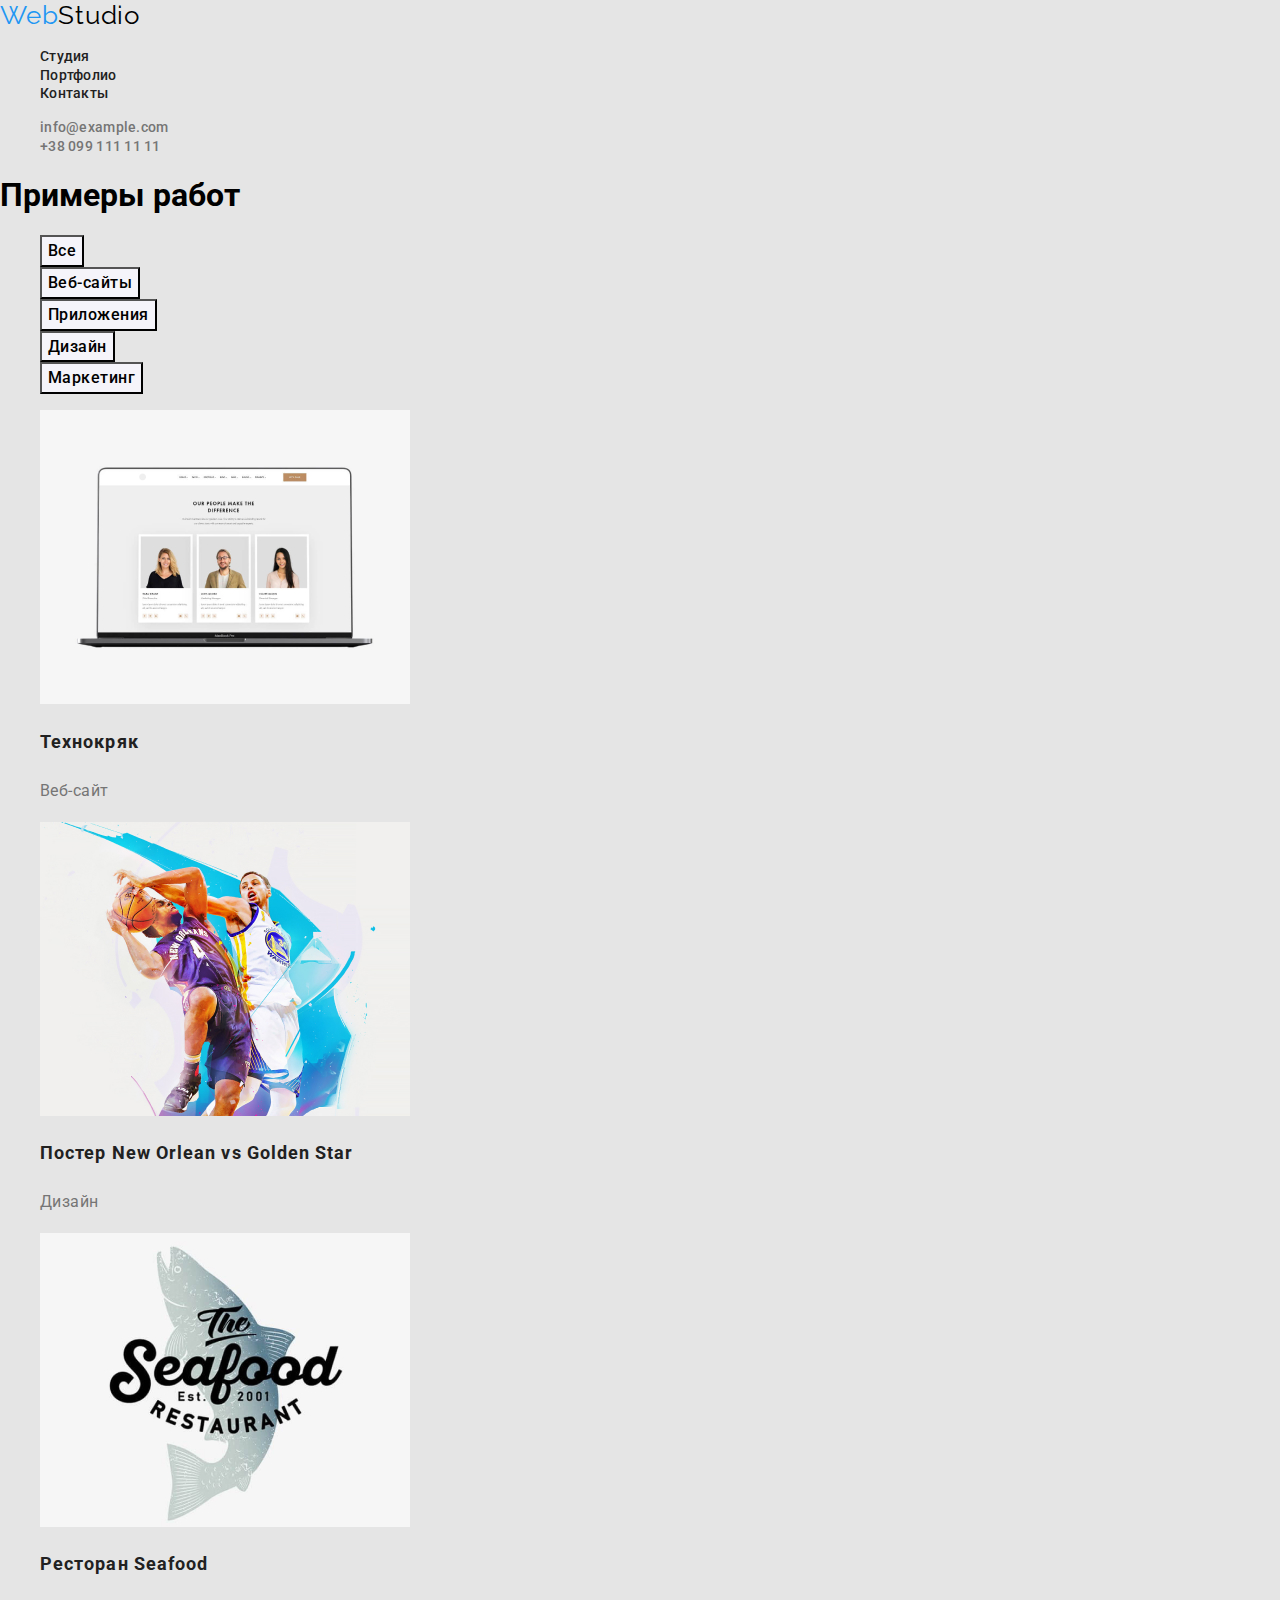
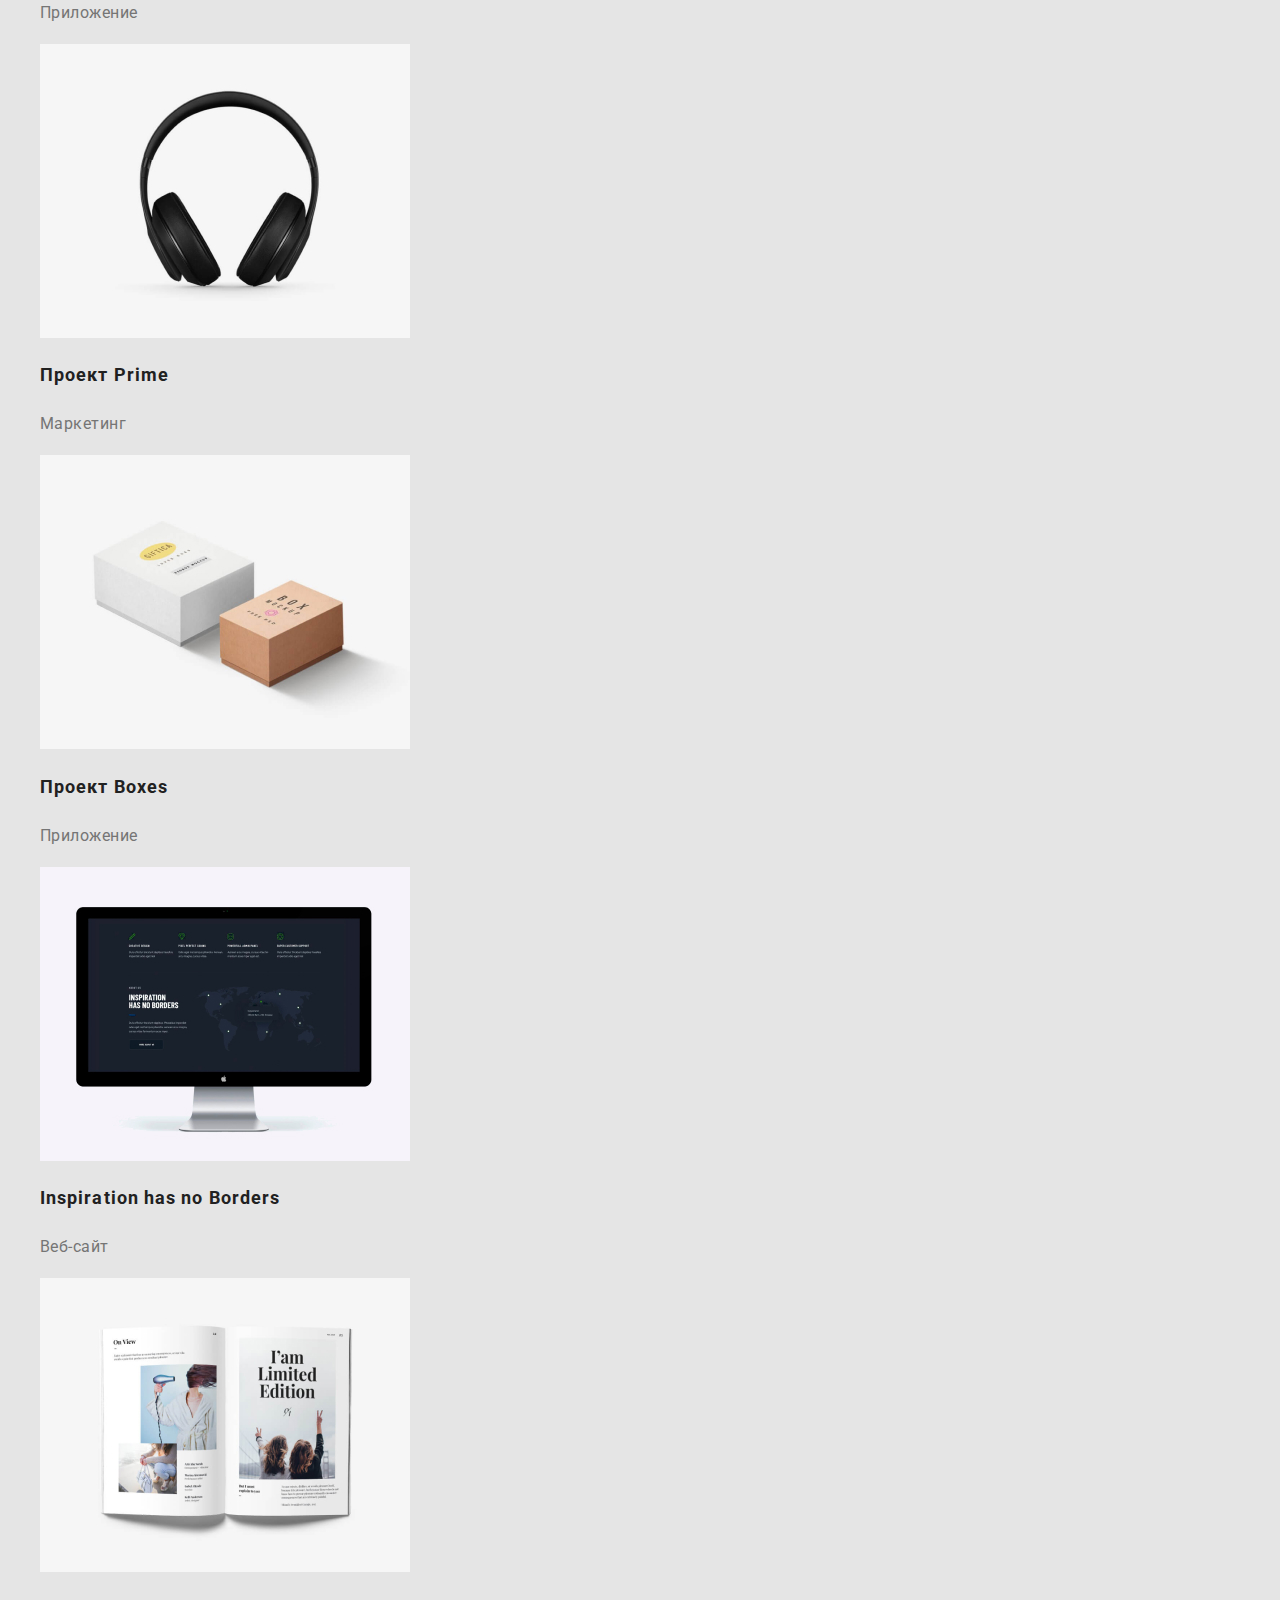
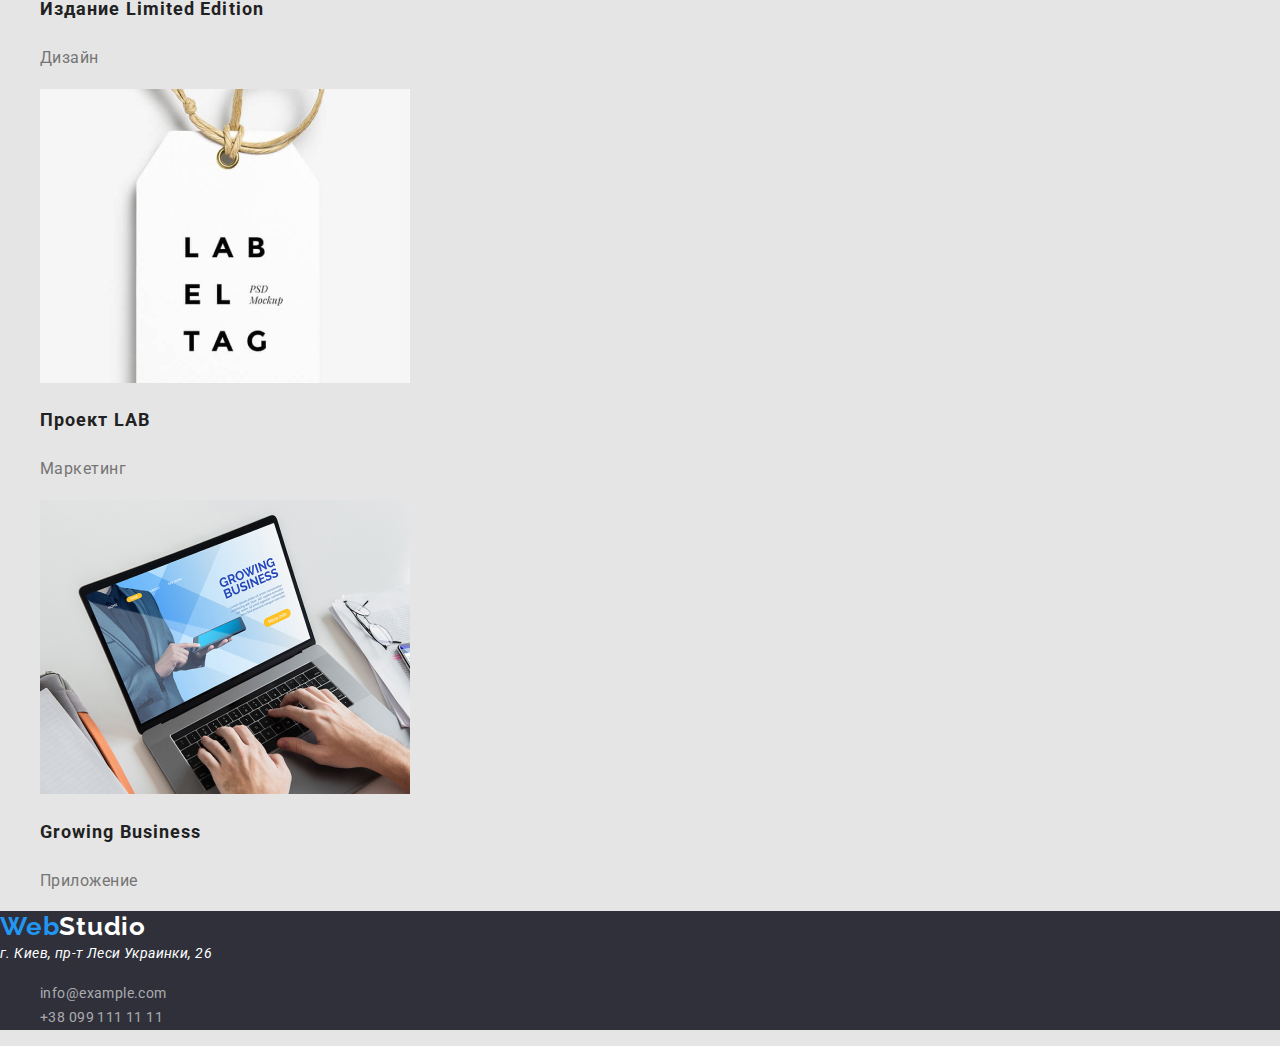
==== portfolio.html @ d8f5989f "Зробив позиціонування Студії з використанням Flexbox" ====
<!DOCTYPE html>
<html lang="ru">
<head>
    <meta charset="UTF-8">
    <meta name="viewport" content="width=device-width, initial-scale=1.0">
    <link rel="stylesheet" href="https://cdnjs.cloudflare.com/ajax/libs/modern-normalize/1.0.0/modern-normalize.min.css"> 
    <link rel="preconnect" href="https://fonts.gstatic.com/">
    <link href="https://fonts.googleapis.com/css2?family=Raleway:wght@700&family=Roboto:wght@400;500;700;900&display=swap"
        rel="stylesheet">
        <link rel="stylesheet" href="./css/portfolio.css">
    <title>Портфолио</title>
</head>
<body>
    <!-- Шапка -->
<header>
    <nav>
            <a href="#" class="logo"><span class="accent">Web</span>Studio</a>
       <ul class="site-nav list">
            <li><a href="./index.html" class="link">Студия</a></li>
            <li><a href="./portfolio.html" class="link">Портфолио</a></li>
            <li><a href="#" class="link">Контакты</a></li>
       </ul>
   </nav>
    <ul class="auth-nav list">
        <li><a href="mailto:info@example.com" class="link">info@example.com</a></li>
        <li><a href="tel:+380991111111" class="link">+38 099 111 11 11</a></li>
    </ul>
</header>
<main>
 <section>
    <h1>Примеры работ</h1>
    <ul class="list">
        <li><button class="list-buttom" type="button">Все</button></li>
        <li><button class="list-buttom" type="button">Веб-сайты</button></li>
        <li><button class="list-buttom" type="button">Приложения</button></li>
        <li><button class="list-buttom" type="button">Дизайн</button></li>
        <li><button class="list-buttom" type="button">Маркетинг</button></li>
    </ul>
    <ul class="list">
        <li>
            <img src="./images/img.for.portfolio/img.jpg" alt="Пример работи 1">
            <h2 class="list-title">Технокряк</h2>
            <p class="list-kind">Веб-сайт</p>
        </li>
        <li>
            <img src="./images/img.for.portfolio/img(1).jpg" alt="Пример работи 2">
            <h2 class="list-title">Постер New Orlean vs Golden Star</h2>
            <p class="list-kind">Дизайн</p>
        </li>
        <li>
            <img src="./images/img.for.portfolio/img(2).jpg" alt="Пример работи 3">
            <h2 class="list-title">Ресторан Seafood</h2>
            <p class="list-kind">Приложение</p>
        </li>
        <li>
            <img src="./images/img.for.portfolio/img(3).jpg" alt="Пример работи 4">
            <h2 class="list-title">Проект Prime</h2>
            <p class="list-kind">Маркетинг</p>
        </li>
        <li>
            <img src="./images/img.for.portfolio/img(4).jpg" alt="Пример работи 5">
            <h2 class="list-title">Проект Boxes</h2>
            <p class="list-kind">Приложение</p>
        </li>
        <li>
            <img src="./images/img.for.portfolio/img(5).jpg" alt="Пример работи 6">
            <h2 class="list-title">Inspiration has no Borders</h2>
            <p class="list-kind">Веб-сайт</p>
        </li>
        <li>
            <img src="./images/img.for.portfolio/img(6).jpg" alt="Пример работи 7">
            <h2 class="list-title">Издание Limited Edition</h2>
            <p class="list-kind">Дизайн</p>
        </li>
        <li>
            <img src="./images/img.for.portfolio/img(7).jpg" alt="Пример работи 8">
            <h2 class="list-title">Проект LAB</h2>
            <p class="list-kind">Маркетинг</p>
        </li>
        <li>
            <img src="./images/img.for.portfolio/img(8).jpg" alt="Пример работи 9">
            <h2 class="list-title">Growing Business</h2>
            <p class="list-kind">Приложение</p>
        </li>
    </ul>
 </section>
</main>
<footer class="footer">
    <a href="#" class="footer-logo"><span class="accent">Web</span>Studio</a>
    <address class="address">
        г. Киев, пр-т Леси Украинки, 26
    </address>
    <ul class="list contacts list">
        <li><a href="mailto:info@example.com" class="contacts-link">info@example.com</a></li>
        <li><a href="tel:+380991111111" class="contacts-link">+38 099 111 11 11</a></li>
    </ul>
</footer>
</body>
</html>
---- css/portfolio.css ----
:root {
  --primary-text-color: #757575;
  --accent-color: #2196f3;
  --logo-color: #000000;
  --primary-white-color: #ffffff;
  --secondary-white-color: rgba(255, 255, 255, 0.6);
  --header-color: #212121;
  --link-color: #212121;
  --buttom-background: #f5f4fa;
  --buttom-text: #000000;
}
body {
  background: #e5e5e5;
  font-style: normal;
  font-family: Roboto, sans-serif;
}

.list {
  list-style: none;
}
/* logo */
.accent {
  color: var(--accent-color);
}
.logo {
  color: var(--logo-color);
  text-decoration: none;
  font-family: Raleway;
  font-size: 26px;
  line-height: 1.2;
  letter-spacing: 0.03em;
}
/* Site nav */
.site-nav .link {
  color: var(--link-color);
  text-decoration: none;
}
.site-nav .link:hover,
.site-nav .link:focus {
  color: var(--accent-color);
}
/* auth-nav */
.auth-nav .link {
  color: var(--primary-text-color);
  text-decoration: none;
}
.auth-nav .link:hover,
.auth-nav .link:focus {
  color: var(--accent-color);
}
.site-nav .link,
.auth-nav .link {
  font-weight: 500;
  font-size: 14px;
  line-height: 1.14;
  letter-spacing: 0.02em;
}
/* Main */
.list-buttom {
  color: var(--buttom-text);
  background: var(--buttom-background);
  font-weight: 500;
  font-size: 16px;
  line-height: 1.62;
  text-align: center;
  letter-spacing: 0.03em;
}
.list-buttom:hover,
.list-buttom:focus {
  background-color: var(--accent-color);
  color: var(--primary-white-color);
}
.list-title {
  color: var(--header-color);
  font-weight: 700;
  font-size: 18px;
  line-height: 2;
  letter-spacing: 0.06em;
}
.list-kind {
  color: var(--primary-text-color);
  font-weight: 400;
  font-size: 16px;
  line-height: 1.87;
  letter-spacing: 0.03em;
}
/* footer */
.footer {
  background-color: #2f303a;
}
.footer-logo {
  color: var(--primary-white-color);
  text-decoration: none;
  font-family: Raleway;
  font-weight: 700;
  font-size: 26px;
  line-height: 1.19;
  letter-spacing: 0.03em;
}
.address {
  color: var(--primary-white-color);
  font-weight: 400;
  font-size: 14px;
  line-height: 1.71;
  letter-spacing: 0.03em;
}
.contacts-link {
  color: var(--secondary-white-color);
  text-decoration: none;
  font-weight: 400;
  font-size: 14px;
  line-height: 1.71;
  letter-spacing: 0.03em;
}
.contacts-link:hover,
.contacts-link:focus {
  color: var(--accent-color);
}
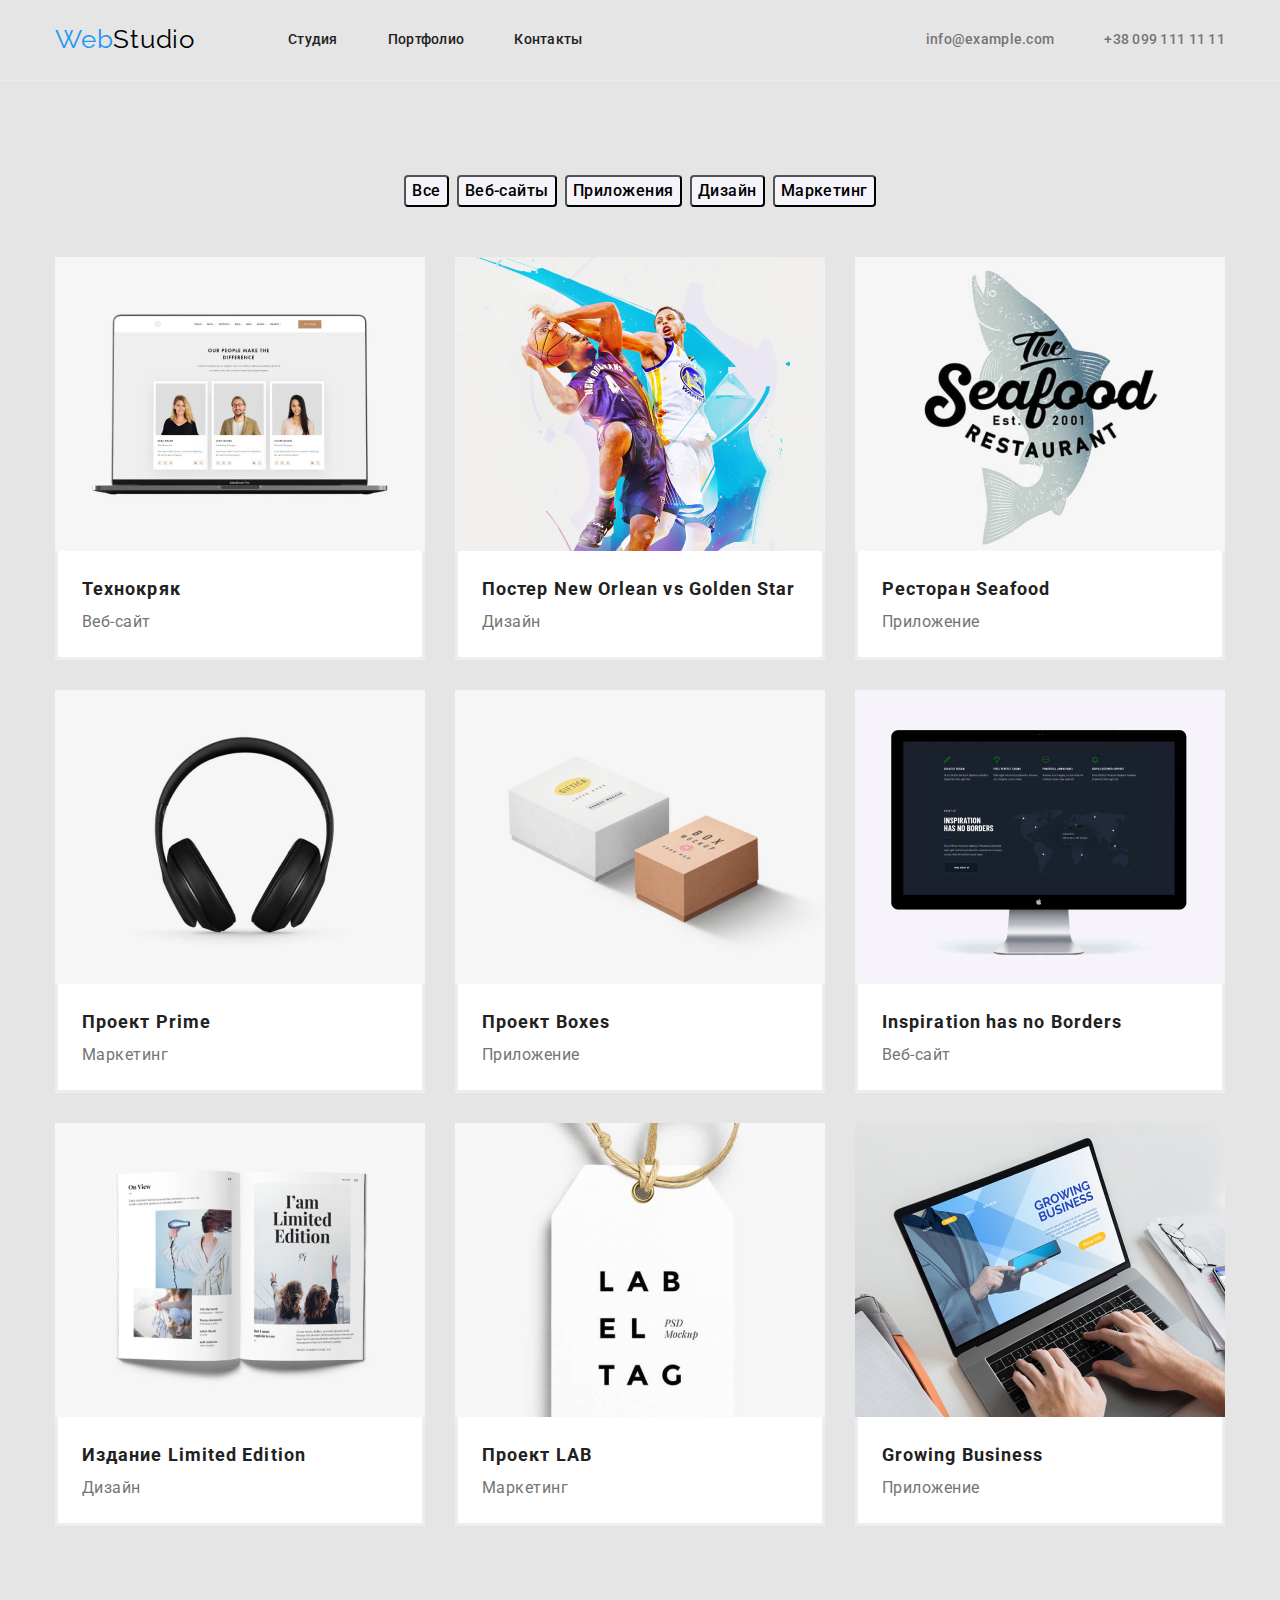
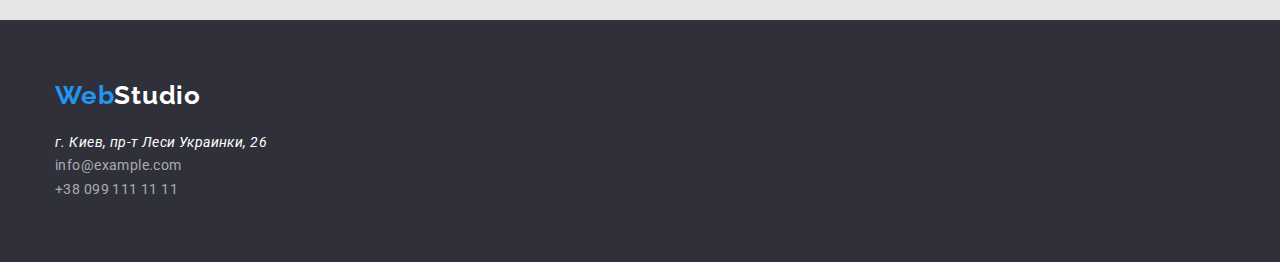
==== commit 8ca43ca5: "Зробив сторінку Портфоліо з використанням Flexbox і геометрії" ====
--- a/portfolio.html
+++ b/portfolio.html
@@ -12,88 +12,112 @@
 </head>
 <body>
     <!-- Шапка -->
-<header>
-    <nav>
+<header class="header">
+    <div class="container main-nav">
+    <nav class="main-nav">
             <a href="#" class="logo"><span class="accent">Web</span>Studio</a>
-       <ul class="site-nav list">
-            <li><a href="./index.html" class="link">Студия</a></li>
-            <li><a href="./portfolio.html" class="link">Портфолио</a></li>
-            <li><a href="#" class="link">Контакты</a></li>
+       <ul class="site-nav list reset">
+            <li class="item"><a href="./index.html" class="link">Студия</a></li>
+            <li class="item"><a href="./portfolio.html" class="link">Портфолио</a></li>
+            <li class="item"><a href="#" class="link">Контакты</a></li>
        </ul>
    </nav>
-    <ul class="auth-nav list">
-        <li><a href="mailto:info@example.com" class="link">info@example.com</a></li>
-        <li><a href="tel:+380991111111" class="link">+38 099 111 11 11</a></li>
+    <ul class="auth-nav list reset">
+        <li class="item"><a href="mailto:info@example.com" class="link">info@example.com</a></li>
+        <li class="item"><a href="tel:+380991111111" class="link">+38 099 111 11 11</a></li>
     </ul>
+  </div>
 </header>
 <main>
  <section>
-    <h1>Примеры работ</h1>
-    <ul class="list">
-        <li><button class="list-buttom" type="button">Все</button></li>
-        <li><button class="list-buttom" type="button">Веб-сайты</button></li>
-        <li><button class="list-buttom" type="button">Приложения</button></li>
-        <li><button class="list-buttom" type="button">Дизайн</button></li>
-        <li><button class="list-buttom" type="button">Маркетинг</button></li>
+     <div class="container main-content">
+    <h1 class="visually-hidden">Примеры работ</h1>
+    <ul class="list reset buttom-nav">
+        <li class="item"><button class="list-buttom" type="button">Все</button></li>
+        <li class="item"><button class="list-buttom" type="button">Веб-сайты</button></li>
+        <li class="item"><button class="list-buttom" type="button">Приложения</button></li>
+        <li class="item"><button class="list-buttom" type="button">Дизайн</button></li>
+        <li class="item"><button class="list-buttom" type="button">Маркетинг</button></li>
     </ul>
-    <ul class="list">
-        <li>
+    <ul class="list reset example-list">
+        <li class="item">
             <img src="./images/img.for.portfolio/img.jpg" alt="Пример работи 1">
-            <h2 class="list-title">Технокряк</h2>
-            <p class="list-kind">Веб-сайт</p>
+            <div class="card-content">
+                <h2 class="list-title">Технокряк</h2>
+                <p class="list-kind">Веб-сайт</p>
+            </div>
         </li>
-        <li>
+        <li class="item">
             <img src="./images/img.for.portfolio/img(1).jpg" alt="Пример работи 2">
-            <h2 class="list-title">Постер New Orlean vs Golden Star</h2>
-            <p class="list-kind">Дизайн</p>
+           <div class="card-content"> 
+                <h2 class="list-title">Постер New Orlean vs Golden Star</h2>
+                <p class="list-kind">Дизайн</p>
+            </div>
         </li>
-        <li>
+        <li class="item">
             <img src="./images/img.for.portfolio/img(2).jpg" alt="Пример работи 3">
-            <h2 class="list-title">Ресторан Seafood</h2>
-            <p class="list-kind">Приложение</p>
+            <div class="card-content">  
+               <h2 class="list-title">Ресторан Seafood</h2>
+               <p class="list-kind">Приложение</p>
+            </div>
         </li>
-        <li>
+        <li class="item">
             <img src="./images/img.for.portfolio/img(3).jpg" alt="Пример работи 4">
-            <h2 class="list-title">Проект Prime</h2>
-            <p class="list-kind">Маркетинг</p>
+            <div class="card-content"> 
+               <h2 class="list-title">Проект Prime</h2>
+                <p class="list-kind">Маркетинг</p>
+            </div>
         </li>
-        <li>
+        <li class="item">
             <img src="./images/img.for.portfolio/img(4).jpg" alt="Пример работи 5">
-            <h2 class="list-title">Проект Boxes</h2>
-            <p class="list-kind">Приложение</p>
+            <div class="card-content"> 
+               <h2 class="list-title">Проект Boxes</h2>
+               <p class="list-kind">Приложение</p>
+            </div>
         </li>
-        <li>
+        <li class="item">
             <img src="./images/img.for.portfolio/img(5).jpg" alt="Пример работи 6">
-            <h2 class="list-title">Inspiration has no Borders</h2>
-            <p class="list-kind">Веб-сайт</p>
+            <div class="card-content">
+               <h2 class="list-title">Inspiration has no Borders</h2>
+               <p class="list-kind">Веб-сайт</p>
+            </div>
         </li>
-        <li>
+        <li class="item">
             <img src="./images/img.for.portfolio/img(6).jpg" alt="Пример работи 7">
-            <h2 class="list-title">Издание Limited Edition</h2>
-            <p class="list-kind">Дизайн</p>
+            <div class="card-content"> 
+               <h2 class="list-title">Издание Limited Edition</h2>
+               <p class="list-kind">Дизайн</p>
+            </div>
         </li>
-        <li>
+        <li class="item">
             <img src="./images/img.for.portfolio/img(7).jpg" alt="Пример работи 8">
-            <h2 class="list-title">Проект LAB</h2>
-            <p class="list-kind">Маркетинг</p>
+           <div class="card-content">
+              <h2 class="list-title">Проект LAB</h2>
+              <p class="list-kind">Маркетинг</p>
+            </div>
         </li>
-        <li>
+        <li class="item">
             <img src="./images/img.for.portfolio/img(8).jpg" alt="Пример работи 9">
-            <h2 class="list-title">Growing Business</h2>
-            <p class="list-kind">Приложение</p>
+           <div class="card-content"> 
+              <h2 class="list-title">Growing Business</h2>
+              <p class="list-kind">Приложение</p>
+            </div>
         </li>
     </ul>
  </section>
+</div>
 </main>
 <footer class="footer">
+  <div class="container">
     <a href="#" class="footer-logo"><span class="accent">Web</span>Studio</a>
     <address class="address">
         г. Киев, пр-т Леси Украинки, 26
     </address>
-    <ul class="list contacts list">
+    <ul class="list contacts list reset">
         <li><a href="mailto:info@example.com" class="contacts-link">info@example.com</a></li>
         <li><a href="tel:+380991111111" class="contacts-link">+38 099 111 11 11</a></li>
     </ul>
+  </div>
 </footer>
 </body>
 </html>--- a/css/portfolio.css
+++ b/css/portfolio.css
@@ -14,15 +14,49 @@
   font-style: normal;
   font-family: Roboto, sans-serif;
 }
-
+h1,
+h2,
+h3,
+h4,
+h5,
+h6,
+p {
+  margin-bottom: 0;
+  margin-top: 0;
+}
+.reset {
+  margin-top: 0;
+  margin-bottom: 0;
+  padding: 0;
+}
+.container {
+  width: 1200px;
+  padding-right: 15px;
+  padding-left: 15px;
+  margin-left: auto;
+  margin-right: auto;
+}
+.visually-hidden {
+  position: absolute;
+  clip: rect(0 0 0 0);
+  width: 1px;
+  height: 1px;
+  margin: -1px;
+}
 .list {
   list-style: none;
 }
+/* Header line */
+.header {
+  border-bottom: 1px solid #ececec;
+}
 /* logo */
 .accent {
   color: var(--accent-color);
 }
 .logo {
+  margin-right: 93px;
+
   color: var(--logo-color);
   text-decoration: none;
   font-family: Raleway;
@@ -30,8 +64,26 @@
   line-height: 1.2;
   letter-spacing: 0.03em;
 }
+/* Main-nav */
+.main-nav {
+  display: flex;
+  align-items: center;
+}
 /* Site nav */
+.site-nav .item:not(:last-child) {
+  margin-right: 50px;
+}
+
+.site-nav {
+  display: flex;
+  margin-top: 0px;
+  margin-bottom: 0px;
+}
 .site-nav .link {
+  display: block;
+  padding-top: 32px;
+  padding-bottom: 32px;
+
   color: var(--link-color);
   text-decoration: none;
 }
@@ -40,7 +92,20 @@
   color: var(--accent-color);
 }
 /* auth-nav */
+.auth-nav {
+  display: flex;
+  margin-top: 0px;
+  margin-bottom: 0px;
+  margin-left: auto;
+}
+.auth-nav .item:not(:last-child) {
+  margin-right: 50px;
+}
 .auth-nav .link {
+  display: block;
+  padding-top: 32px;
+  padding-bottom: 32px;
+
   color: var(--primary-text-color);
   text-decoration: none;
 }
@@ -56,7 +121,43 @@
   letter-spacing: 0.02em;
 }
 /* Main */
+img {
+  display: block;
+  height: auto;
+  max-width: 100%;
+}
+.main-content {
+  padding-top: 94px;
+  padding-bottom: 94px;
+}
+.buttom-nav {
+  display: flex;
+  justify-content: center;
+  margin-bottom: 50px;
+}
+.buttom-nav .item:not(:last-child) {
+  margin-right: 8px;
+}
+.example-list {
+  display: flex;
+  flex-wrap: wrap;
+}
+.example-list .item {
+  background: #ffffff;
+  width: 370px;
+  margin-right: 30px;
+  margin-bottom: 30px;
+}
+.example-list .item:nth-child(3n) {
+  margin-right: 0;
+}
+.example-list .item:nth-last-child(-n + 3) {
+  margin-bottom: 0;
+}
 .list-buttom {
+  border-radius: 4px;
+  cursor: pointer;
+
   color: var(--buttom-text);
   background: var(--buttom-background);
   font-weight: 500;
@@ -70,6 +171,20 @@
   background-color: var(--accent-color);
   color: var(--primary-white-color);
 }
+.card-content {
+  padding: 20px 24px;
+  border-right-width: 1 px;
+  border-right-style: solid;
+  border-right-color: #eeeeee;
+
+  border-left-width: 1 px;
+  border-left-style: solid;
+  border-left-color: #eeeeee;
+
+  border-bottom-width: 1 px;
+  border-bottom-style: solid;
+  border-bottom-color: #eeeeee;
+}
 .list-title {
   color: var(--header-color);
   font-weight: 700;
@@ -87,6 +202,8 @@
 /* footer */
 .footer {
   background-color: #2f303a;
+  padding-top: 60px;
+  padding-bottom: 60px;
 }
 .footer-logo {
   color: var(--primary-white-color);
@@ -98,6 +215,8 @@
   letter-spacing: 0.03em;
 }
 .address {
+  padding-top: 20px;
+
   color: var(--primary-white-color);
   font-weight: 400;
   font-size: 14px;
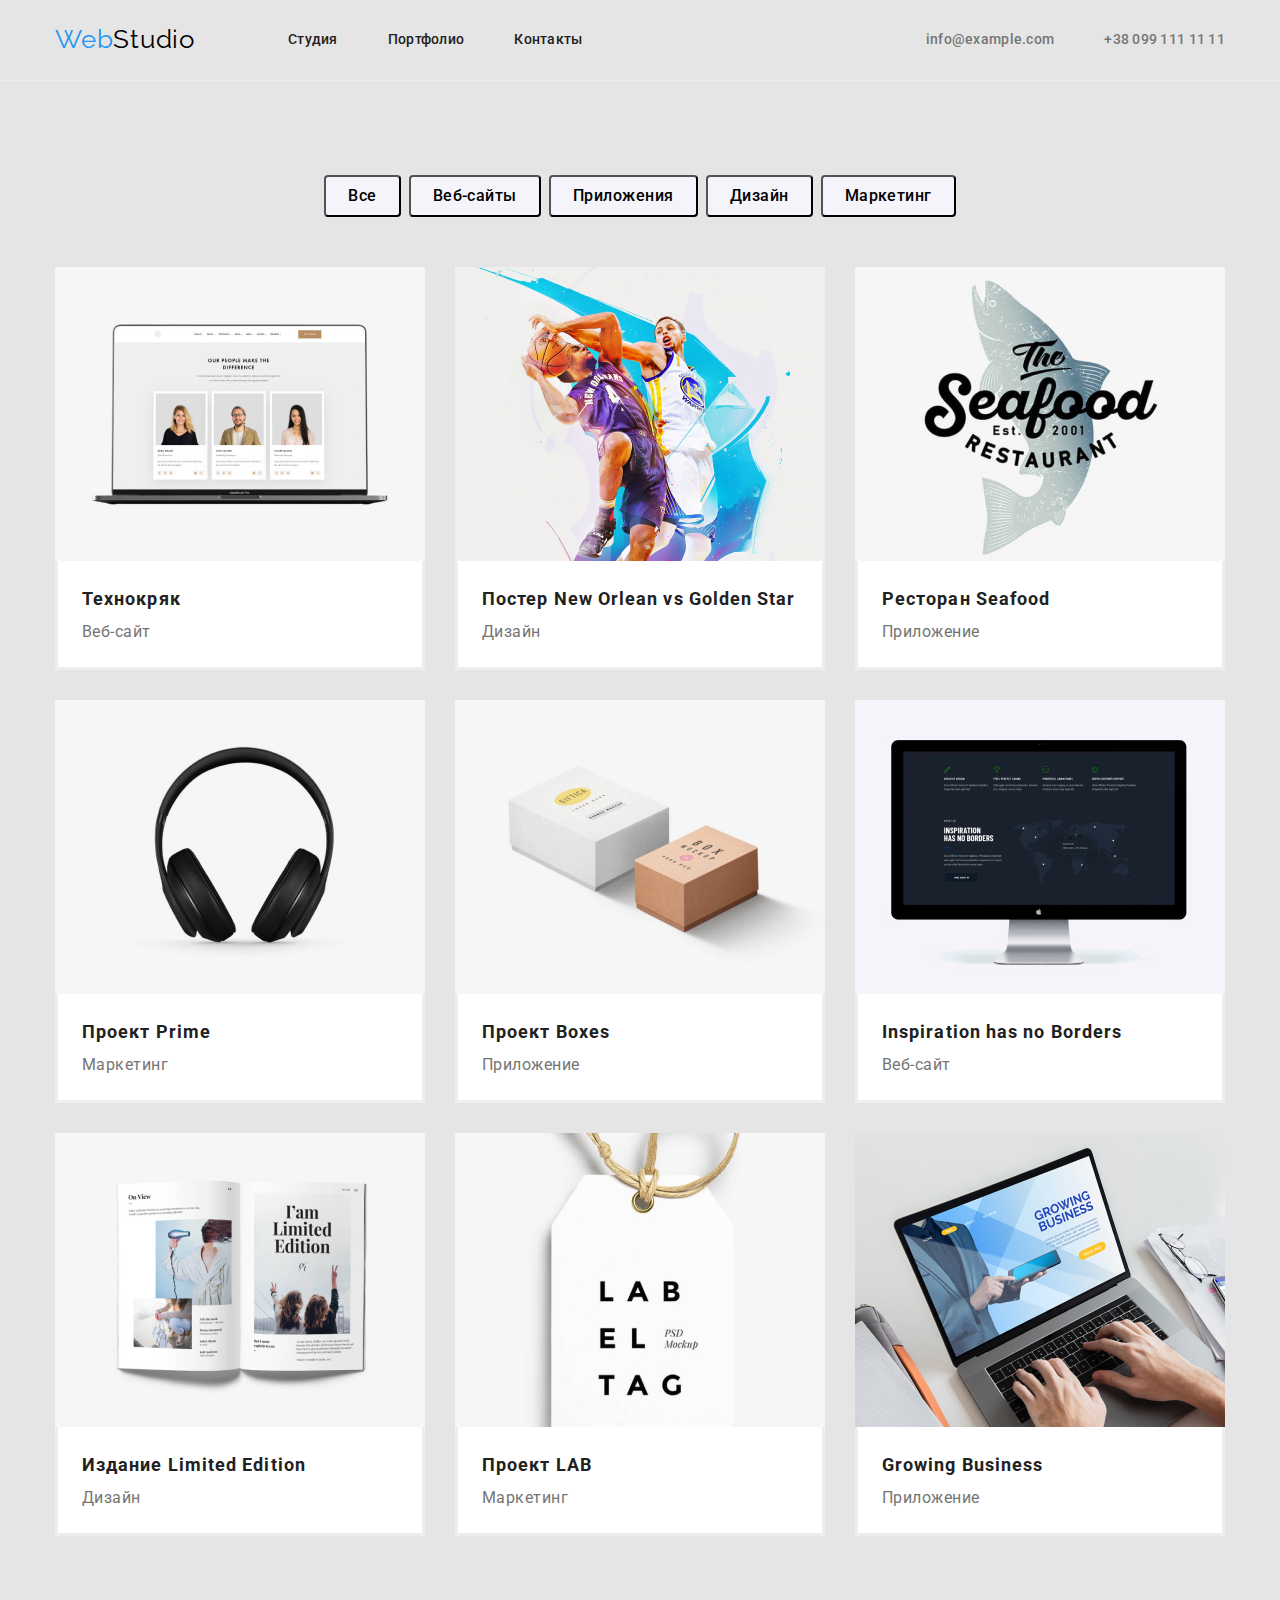
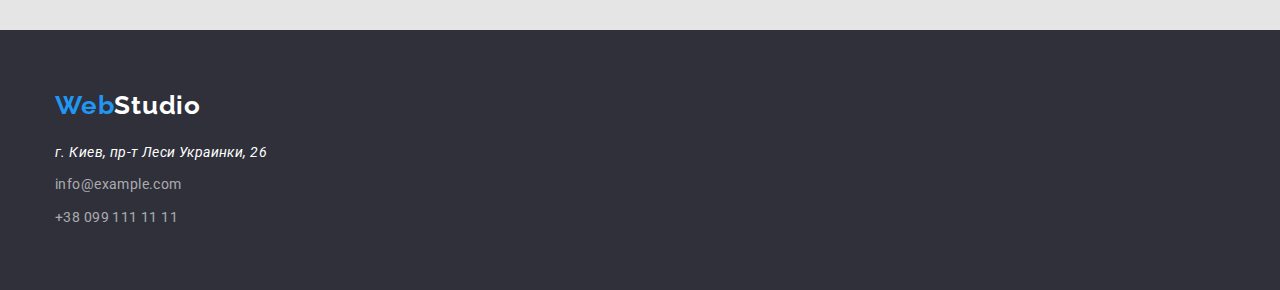
==== commit 27758cd6: "Пофіксив" ====
--- a/portfolio.html
+++ b/portfolio.html
@@ -29,8 +29,8 @@
   </div>
 </header>
 <main>
- <section>
-     <div class="container main-content">
+ <section class="main-content">
+     <div class="container">
     <h1 class="visually-hidden">Примеры работ</h1>
     <ul class="list reset buttom-nav">
         <li class="item"><button class="list-buttom" type="button">Все</button></li>
@@ -114,8 +114,8 @@
         г. Киев, пр-т Леси Украинки, 26
     </address>
     <ul class="list contacts list reset">
-        <li><a href="mailto:info@example.com" class="contacts-link">info@example.com</a></li>
-        <li><a href="tel:+380991111111" class="contacts-link">+38 099 111 11 11</a></li>
+        <li class="link-mail"><a href="mailto:info@example.com" class="contacts-link">info@example.com</a></li>
+        <li class="link-tel"><a href="tel:+380991111111" class="contacts-link">+38 099 111 11 11</a></li>
     </ul>
   </div>
 </footer>
--- a/css/portfolio.css
+++ b/css/portfolio.css
@@ -157,6 +157,7 @@
 .list-buttom {
   border-radius: 4px;
   cursor: pointer;
+  padding: 6px 22px;
 
   color: var(--buttom-text);
   background: var(--buttom-background);
@@ -216,6 +217,7 @@
 }
 .address {
   padding-top: 20px;
+  padding-bottom: 9px;
 
   color: var(--primary-white-color);
   font-weight: 400;
@@ -223,6 +225,9 @@
   line-height: 1.71;
   letter-spacing: 0.03em;
 }
+.link-mail {
+  margin-bottom: 9px;
+}
 .contacts-link {
   color: var(--secondary-white-color);
   text-decoration: none;
